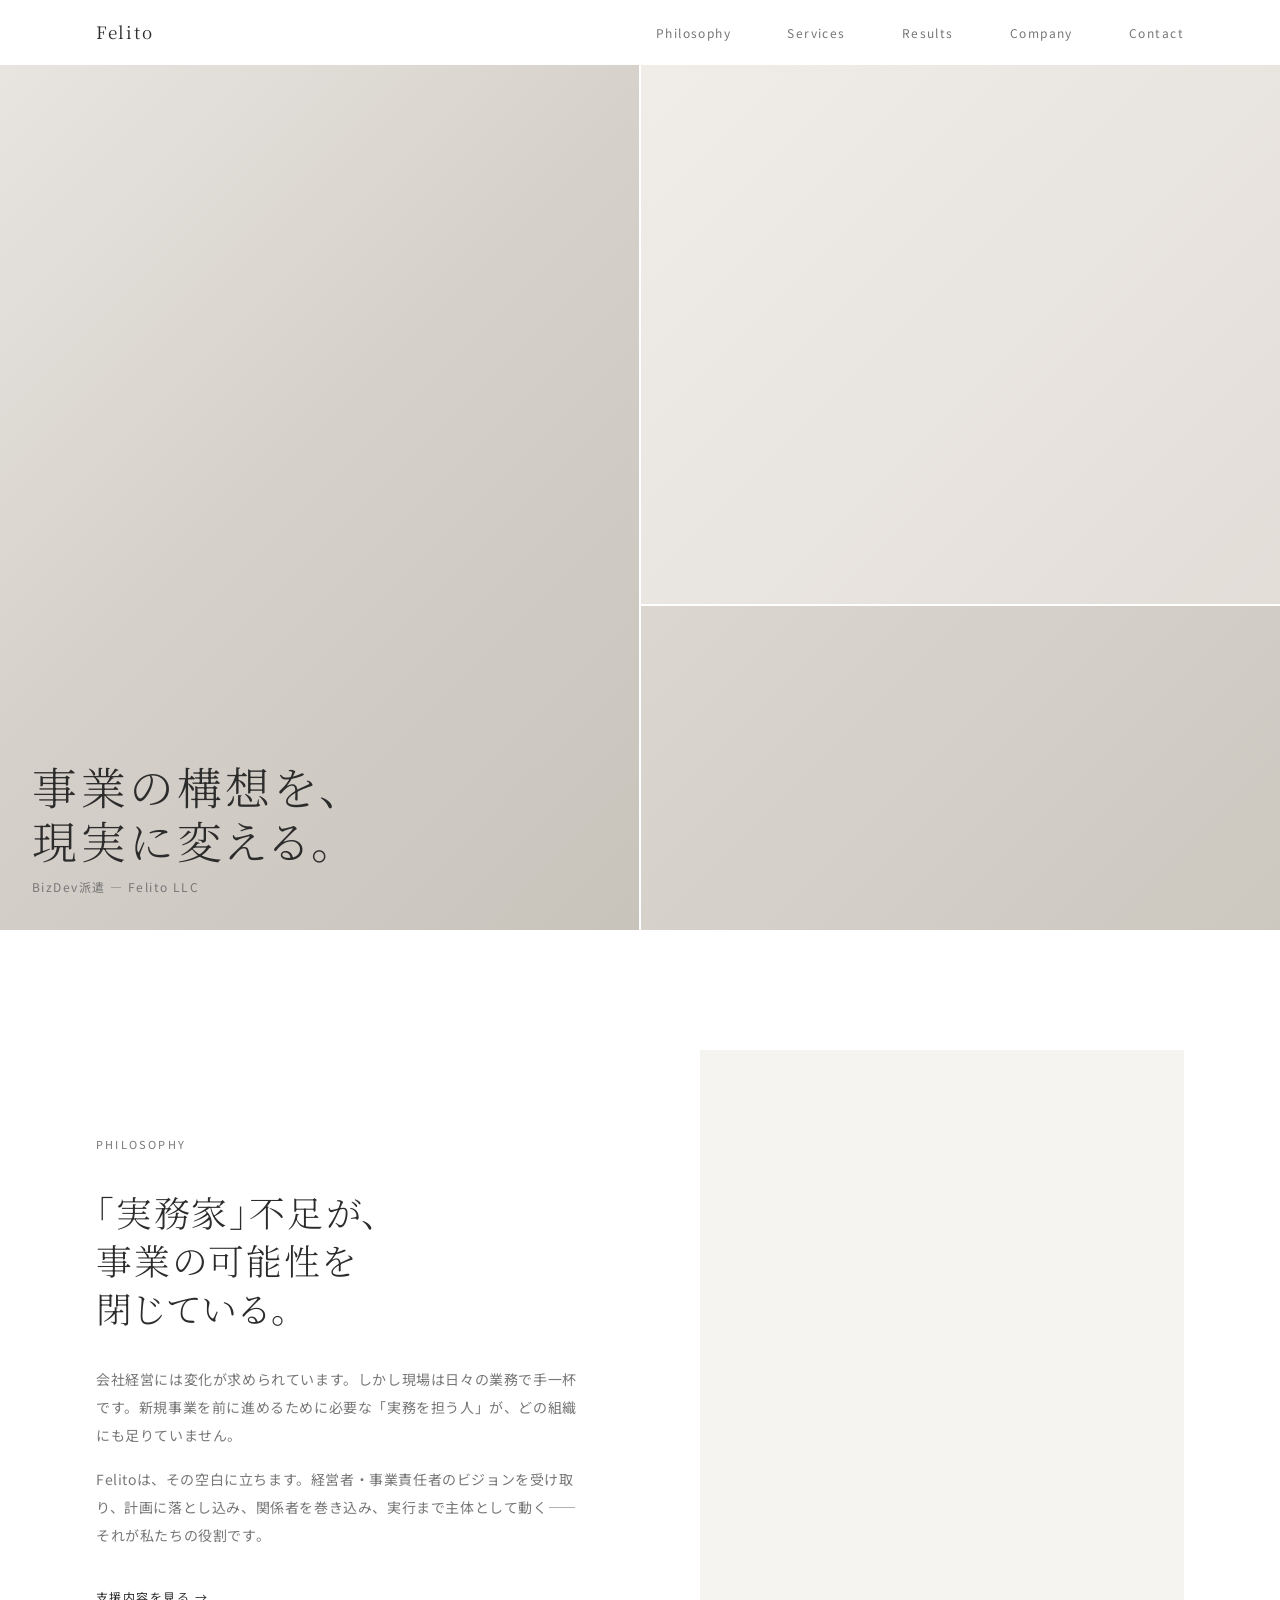
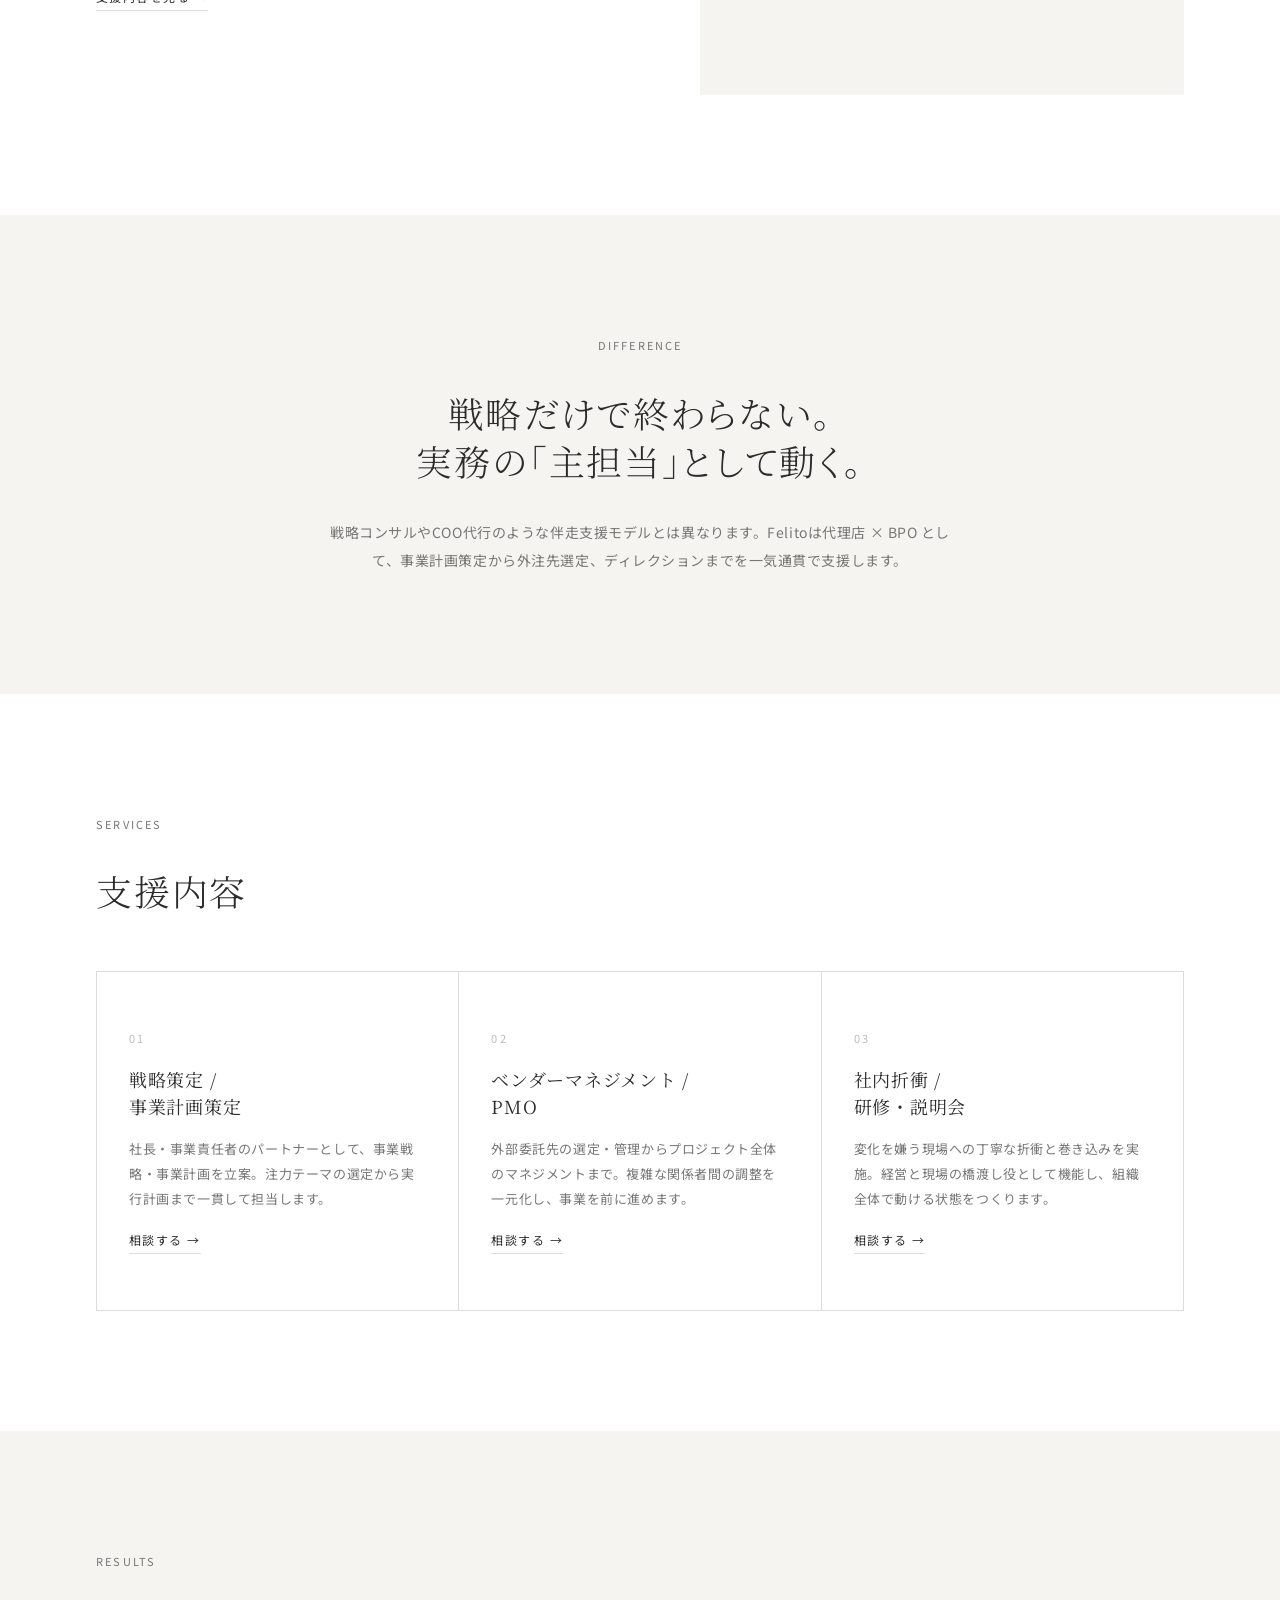
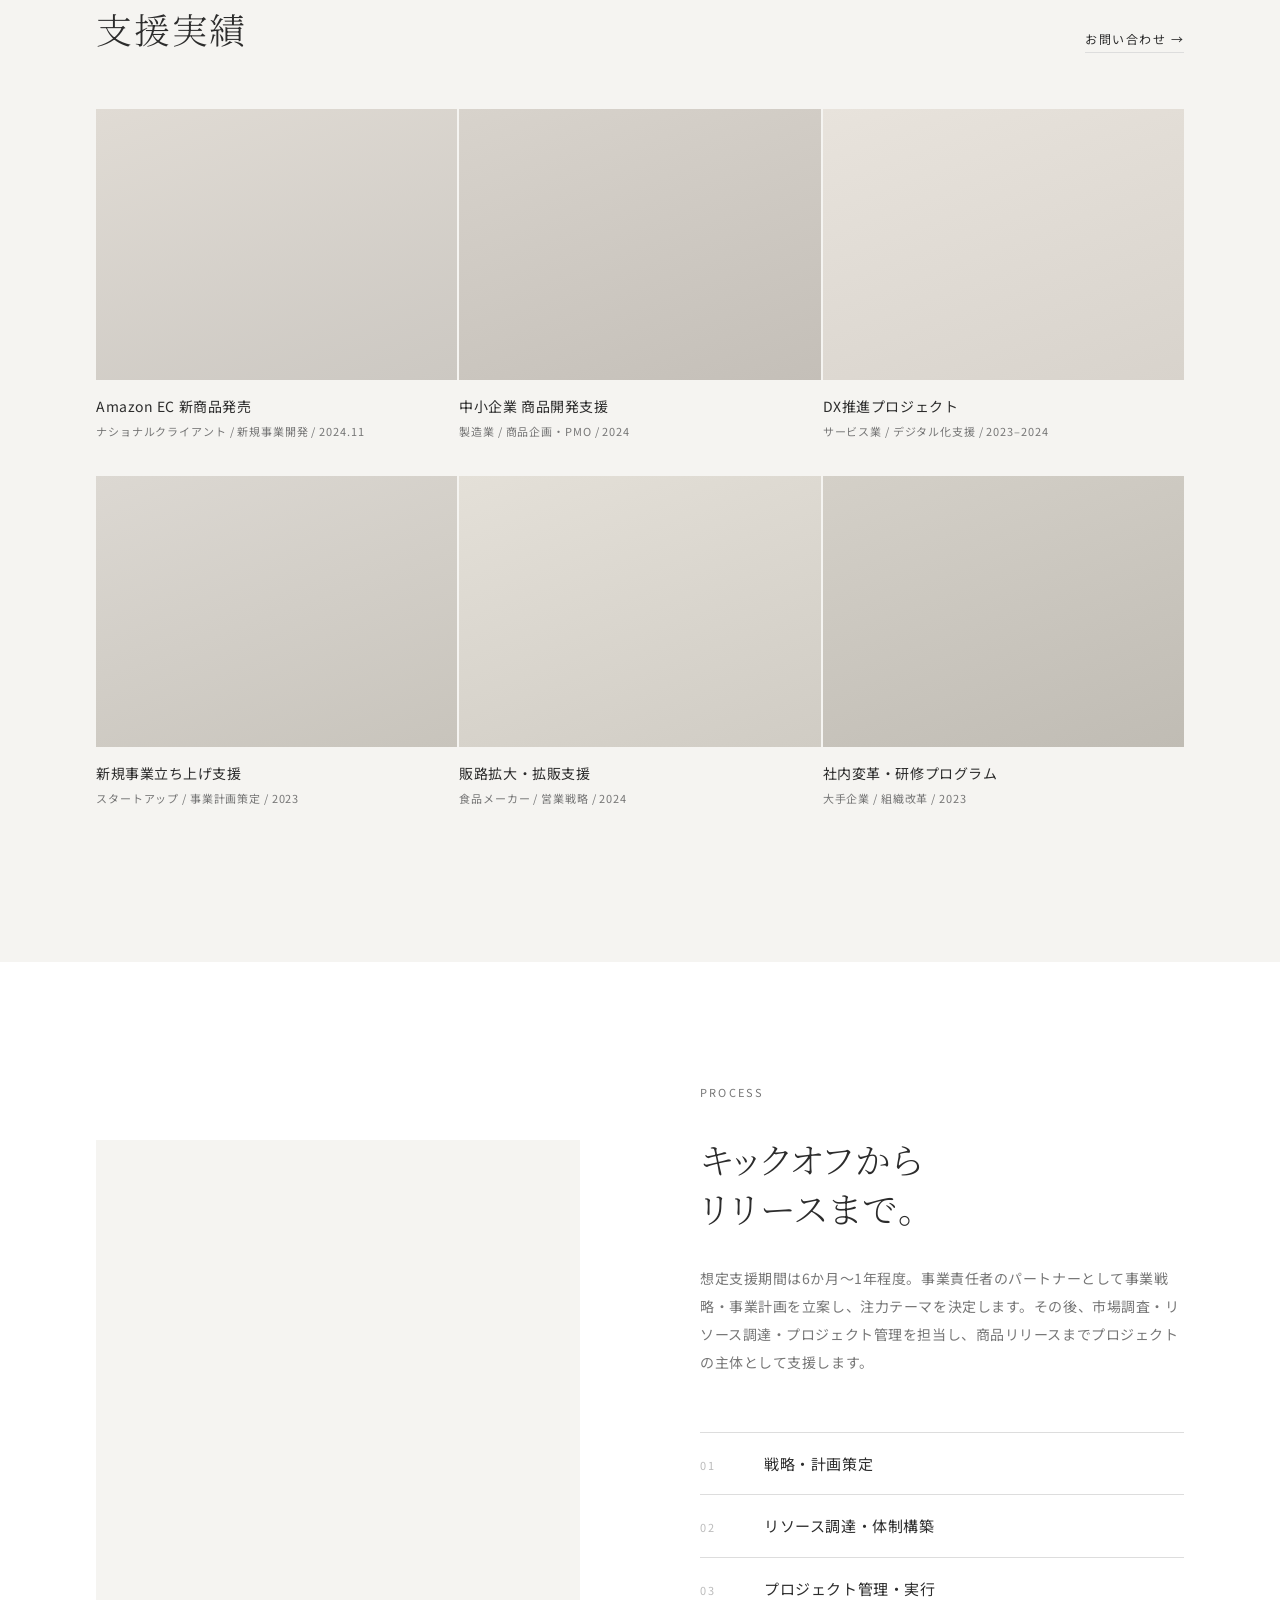
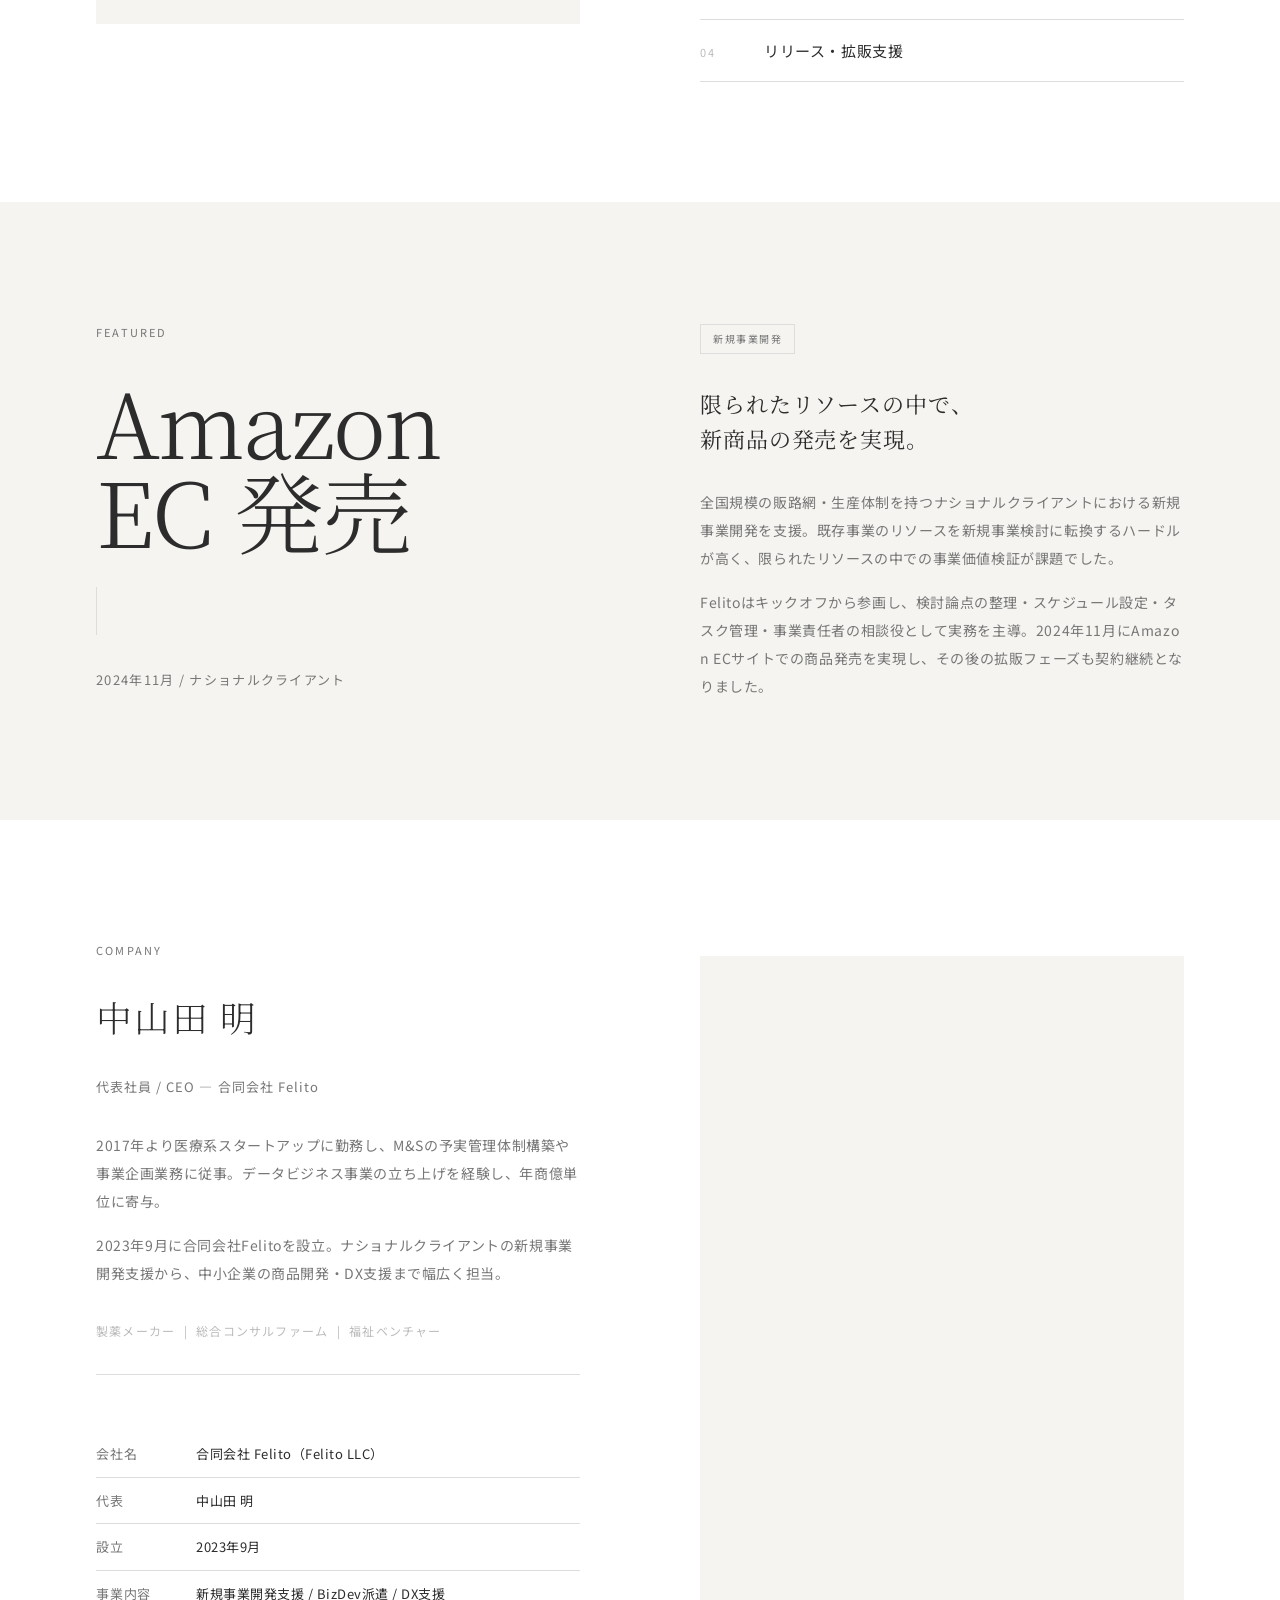
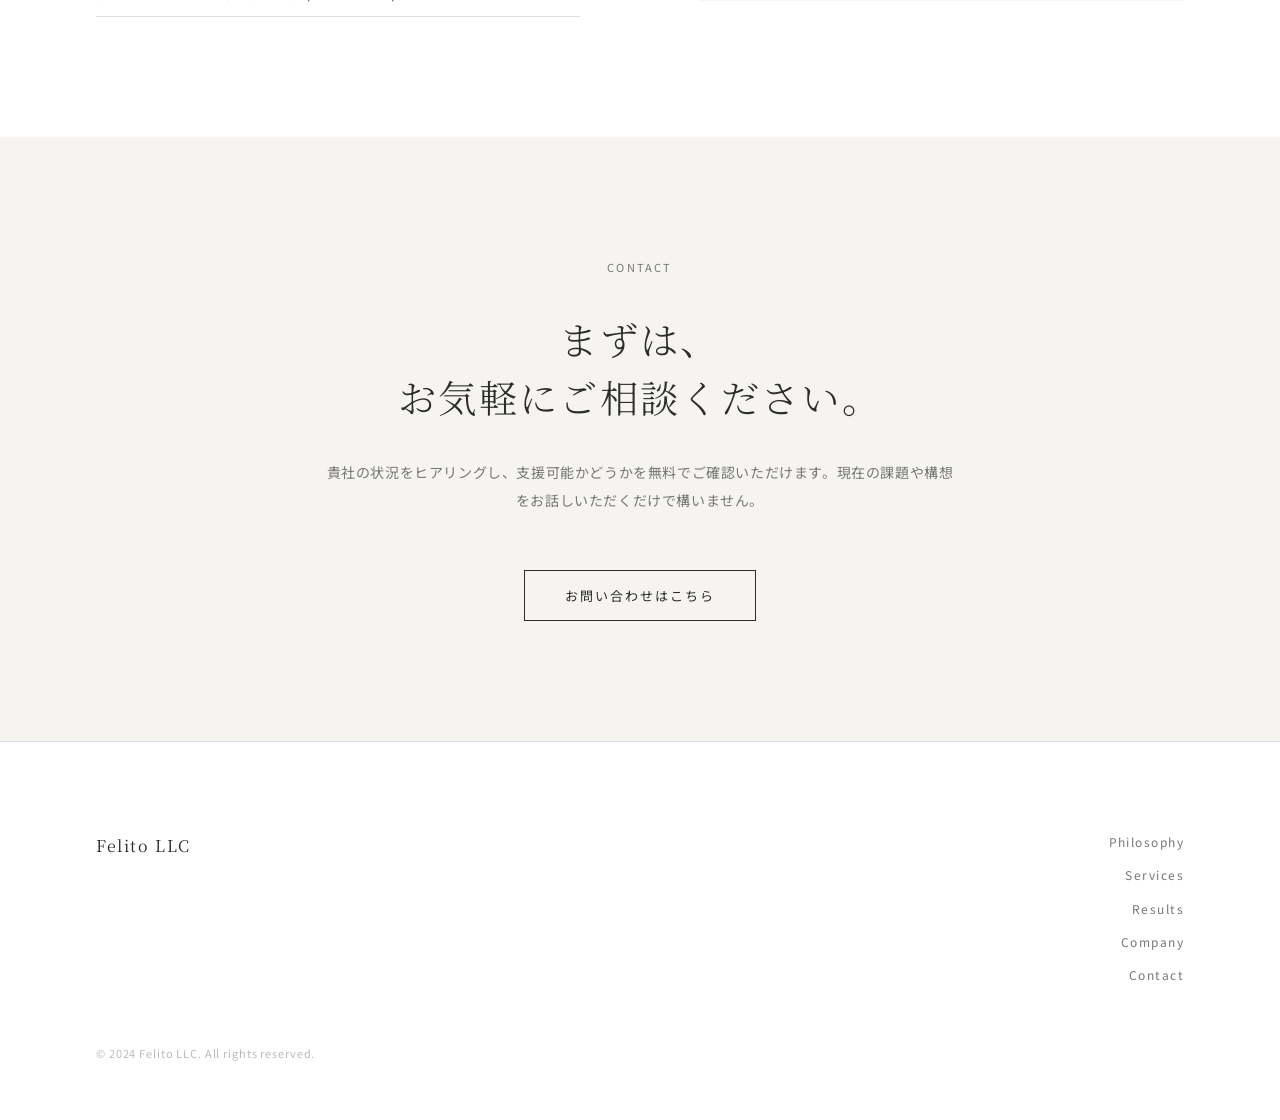
==== atelier-monogoto/index.html @ 6f985b95 "webページの追加対応" ====
<!DOCTYPE html>
<html lang="ja">
<head>
  <meta charset="UTF-8">
  <meta name="viewport" content="width=device-width, initial-scale=1.0">
  <title>Felito LLC — BizDev派遣</title>
  <link rel="preconnect" href="https://fonts.googleapis.com">
  <link rel="preconnect" href="https://fonts.gstatic.com" crossorigin>
  <link href="https://fonts.googleapis.com/css2?family=Noto+Sans+JP:wght@300;400;500&family=Noto+Serif+JP:wght@300;400&display=swap" rel="stylesheet">
  <link rel="stylesheet" href="style.css">
</head>
<body>

  <!-- Navigation -->
  <nav class="nav" id="nav">
    <div class="nav__inner">
      <a href="#" class="nav__logo">Felito</a>
      <ul class="nav__links">
        <li><a href="#philosophy">Philosophy</a></li>
        <li><a href="#services">Services</a></li>
        <li><a href="#works">Results</a></li>
        <li><a href="#company">Company</a></li>
        <li><a href="#contact">Contact</a></li>
      </ul>
      <button class="nav__hamburger" id="hamburger" aria-label="メニューを開く">
        <span></span><span></span><span></span>
      </button>
    </div>
  </nav>

  <!-- Mobile Menu -->
  <div class="mobile-menu" id="mobileMenu">
    <button class="mobile-menu__close" id="mobileClose">close</button>
    <a href="#philosophy" class="mobile-link">Philosophy</a>
    <a href="#services"   class="mobile-link">Services</a>
    <a href="#works"      class="mobile-link">Results</a>
    <a href="#company"    class="mobile-link">Company</a>
    <a href="#contact"    class="mobile-link">Contact</a>
  </div>

  <!-- Hero -->
  <section class="hero">
    <div class="hero__grid">
      <div class="hero__cell hero__cell--main">
        <div class="hero__img-placeholder"></div>
        <div class="hero__caption">
          <p class="hero__caption-text">
            事業の構想を、<br>現実に変える。
          </p>
          <p class="hero__caption-sub">BizDev派遣 — Felito LLC</p>
        </div>
      </div>
      <div class="hero__cell hero__cell--sub"></div>
      <div class="hero__cell hero__cell--sub2"></div>
    </div>
  </section>

  <!-- Philosophy -->
  <section class="section" id="philosophy">
    <div class="container">
      <div class="split fade">
        <div class="split__text">
          <p class="section__label">Philosophy</p>
          <h2 class="section__heading">
            「実務家」不足が、<br>
            事業の可能性を<br>
            閉じている。
          </h2>
          <div class="body-text">
            <p>会社経営には変化が求められています。しかし現場は日々の業務で手一杯です。新規事業を前に進めるために必要な「実務を担う人」が、どの組織にも足りていません。</p>
            <p>Felitoは、その空白に立ちます。経営者・事業責任者のビジョンを受け取り、計画に落とし込み、関係者を巻き込み、実行まで主体として動く——それが私たちの役割です。</p>
          </div>
          <a href="#services" class="link-arrow">支援内容を見る →</a>
        </div>
        <div class="split__visual">
          <div class="img-placeholder img-placeholder--portrait"></div>
        </div>
      </div>
    </div>
  </section>

  <!-- Distinction -->
  <section class="section section--surface">
    <div class="container">
      <div style="max-width:640px; margin:0 auto; text-align:center;" class="fade">
        <p class="section__label" style="text-align:center;">Difference</p>
        <h2 class="section__heading" style="text-align:center; max-width:none;">
          戦略だけで終わらない。<br>
          実務の「主担当」として動く。
        </h2>
        <p class="section__body" style="max-width:none; text-align:center;">
          戦略コンサルやCOO代行のような伴走支援モデルとは異なります。Felitoは代理店 × BPO として、事業計画策定から外注先選定、ディレクションまでを一気通貫で支援します。
        </p>
      </div>
    </div>
  </section>

  <!-- Services -->
  <section class="section" id="services">
    <div class="container">
      <div class="fade">
        <p class="section__label">Services</p>
        <h2 class="section__heading">支援内容</h2>
      </div>
      <div class="services__grid fade">
        <div class="service__item">
          <span class="service__num">01</span>
          <h3 class="service__title">戦略策定 /<br>事業計画策定</h3>
          <p class="service__body">社長・事業責任者のパートナーとして、事業戦略・事業計画を立案。注力テーマの選定から実行計画まで一貫して担当します。</p>
          <a href="#contact" class="link-arrow" style="margin-top:auto; align-self:flex-start;">相談する →</a>
        </div>
        <div class="service__item">
          <span class="service__num">02</span>
          <h3 class="service__title">ベンダーマネジメント /<br>PMO</h3>
          <p class="service__body">外部委託先の選定・管理からプロジェクト全体のマネジメントまで。複雑な関係者間の調整を一元化し、事業を前に進めます。</p>
          <a href="#contact" class="link-arrow" style="margin-top:auto; align-self:flex-start;">相談する →</a>
        </div>
        <div class="service__item">
          <span class="service__num">03</span>
          <h3 class="service__title">社内折衝 /<br>研修・説明会</h3>
          <p class="service__body">変化を嫌う現場への丁寧な折衝と巻き込みを実施。経営と現場の橋渡し役として機能し、組織全体で動ける状態をつくります。</p>
          <a href="#contact" class="link-arrow" style="margin-top:auto; align-self:flex-start;">相談する →</a>
        </div>
      </div>
    </div>
  </section>

  <!-- Results / Works Grid -->
  <section class="section section--surface" id="works">
    <div class="container">
      <div class="works__intro fade">
        <div>
          <p class="section__label">Results</p>
          <h2 class="section__heading" style="margin-bottom:0;">支援実績</h2>
        </div>
        <a href="#contact" class="link-arrow">お問い合わせ →</a>
      </div>
      <div class="works__grid fade">

        <a class="work__card" href="#contact">
          <div class="work__img">
            <div class="work__img-placeholder work__img-placeholder--1"></div>
          </div>
          <div class="work__info">
            <p class="work__title">Amazon EC 新商品発売</p>
            <p class="work__meta">ナショナルクライアント / 新規事業開発 / 2024.11</p>
          </div>
        </a>

        <a class="work__card" href="#contact">
          <div class="work__img">
            <div class="work__img-placeholder work__img-placeholder--2"></div>
          </div>
          <div class="work__info">
            <p class="work__title">中小企業 商品開発支援</p>
            <p class="work__meta">製造業 / 商品企画・PMO / 2024</p>
          </div>
        </a>

        <a class="work__card" href="#contact">
          <div class="work__img">
            <div class="work__img-placeholder work__img-placeholder--3"></div>
          </div>
          <div class="work__info">
            <p class="work__title">DX推進プロジェクト</p>
            <p class="work__meta">サービス業 / デジタル化支援 / 2023–2024</p>
          </div>
        </a>

        <a class="work__card" href="#contact">
          <div class="work__img">
            <div class="work__img-placeholder work__img-placeholder--4"></div>
          </div>
          <div class="work__info">
            <p class="work__title">新規事業立ち上げ支援</p>
            <p class="work__meta">スタートアップ / 事業計画策定 / 2023</p>
          </div>
        </a>

        <a class="work__card" href="#contact">
          <div class="work__img">
            <div class="work__img-placeholder work__img-placeholder--5"></div>
          </div>
          <div class="work__info">
            <p class="work__title">販路拡大・拡販支援</p>
            <p class="work__meta">食品メーカー / 営業戦略 / 2024</p>
          </div>
        </a>

        <a class="work__card" href="#contact">
          <div class="work__img">
            <div class="work__img-placeholder work__img-placeholder--6"></div>
          </div>
          <div class="work__info">
            <p class="work__title">社内変革・研修プログラム</p>
            <p class="work__meta">大手企業 / 組織改革 / 2023</p>
          </div>
        </a>

      </div>
    </div>
  </section>

  <!-- Process -->
  <section class="section">
    <div class="container">
      <div class="split fade">
        <div class="split__visual">
          <div class="img-placeholder img-placeholder--square"></div>
        </div>
        <div class="split__text">
          <p class="section__label">Process</p>
          <h2 class="section__heading">
            キックオフから<br>リリースまで。
          </h2>
          <p class="section__body" style="max-width:none; margin-bottom:0;">
            想定支援期間は6か月〜1年程度。事業責任者のパートナーとして事業戦略・事業計画を立案し、注力テーマを決定します。その後、市場調査・リソース調達・プロジェクト管理を担当し、商品リリースまでプロジェクトの主体として支援します。
          </p>
          <div class="process__list">
            <div class="process__item">
              <span class="process__step">01</span>
              <span class="process__name">戦略・計画策定</span>
            </div>
            <div class="process__item">
              <span class="process__step">02</span>
              <span class="process__name">リソース調達・体制構築</span>
            </div>
            <div class="process__item">
              <span class="process__step">03</span>
              <span class="process__name">プロジェクト管理・実行</span>
            </div>
            <div class="process__item">
              <span class="process__step">04</span>
              <span class="process__name">リリース・拡販支援</span>
            </div>
          </div>
        </div>
      </div>
    </div>
  </section>

  <!-- Feature Result (highlight) -->
  <section class="section section--surface">
    <div class="container">
      <div class="result__wrap fade">
        <div class="result__left">
          <p class="section__label">Featured</p>
          <div class="result__large-num">Amazon<br>EC 発売</div>
          <div class="result__divider"></div>
          <p class="result__large-label">2024年11月 / ナショナルクライアント</p>
        </div>
        <div class="result__right">
          <span class="result__tag">新規事業開発</span>
          <h3 class="result__title">
            限られたリソースの中で、<br>
            新商品の発売を実現。
          </h3>
          <div class="result__body">
            <p>全国規模の販路網・生産体制を持つナショナルクライアントにおける新規事業開発を支援。既存事業のリソースを新規事業検討に転換するハードルが高く、限られたリソースの中での事業価値検証が課題でした。</p>
            <p>Felitoはキックオフから参画し、検討論点の整理・スケジュール設定・タスク管理・事業責任者の相談役として実務を主導。2024年11月にAmazon ECサイトでの商品発売を実現し、その後の拡販フェーズも契約継続となりました。</p>
          </div>
        </div>
      </div>
    </div>
  </section>

  <!-- Company -->
  <section class="section" id="company">
    <div class="container">
      <div class="split fade">
        <div class="split__text">
          <p class="section__label">Company</p>
          <h2 class="section__heading">中山田 明</h2>
          <p class="company__role">代表社員 / CEO — 合同会社 Felito</p>
          <div class="body-text">
            <p>2017年より医療系スタートアップに勤務し、M&Sの予実管理体制構築や事業企画業務に従事。データビジネス事業の立ち上げを経験し、年商億単位に寄与。</p>
            <p>2023年9月に合同会社Felitoを設立。ナショナルクライアントの新規事業開発支援から、中小企業の商品開発・DX支援まで幅広く担当。</p>
          </div>
          <p class="company__career">製薬メーカー &nbsp;|&nbsp; 総合コンサルファーム &nbsp;|&nbsp; 福祉ベンチャー</p>
          <table class="company__table">
            <tr><th>会社名</th><td>合同会社 Felito（Felito LLC）</td></tr>
            <tr><th>代表</th><td>中山田 明</td></tr>
            <tr><th>設立</th><td>2023年9月</td></tr>
            <tr><th>事業内容</th><td>新規事業開発支援 / BizDev派遣 / DX支援</td></tr>
          </table>
        </div>
        <div class="split__visual">
          <div class="img-placeholder img-placeholder--portrait"></div>
        </div>
      </div>
    </div>
  </section>

  <!-- Contact -->
  <section class="section section--surface" id="contact">
    <div class="container">
      <div class="contact__inner fade">
        <p class="section__label" style="text-align:center;">Contact</p>
        <h2 class="contact__title">
          まずは、<br>お気軽にご相談ください。
        </h2>
        <p class="contact__body">
          貴社の状況をヒアリングし、支援可能かどうかを無料でご確認いただけます。現在の課題や構想をお話しいただくだけで構いません。
        </p>
        <a href="mailto:info@felito.co.jp" class="btn">お問い合わせはこちら</a>
      </div>
    </div>
  </section>

  <!-- Footer -->
  <footer class="footer">
    <div class="container">
      <div class="footer__inner">
        <p class="footer__logo">Felito LLC</p>
        <nav class="footer__nav">
          <a href="#philosophy">Philosophy</a>
          <a href="#services">Services</a>
          <a href="#works">Results</a>
          <a href="#company">Company</a>
          <a href="#contact">Contact</a>
        </nav>
      </div>
      <p class="footer__copy">&copy; 2024 Felito LLC. All rights reserved.</p>
    </div>
  </footer>

  <script>
    // Scroll nav
    const nav = document.getElementById('nav');
    window.addEventListener('scroll', () => {
      nav.classList.toggle('nav--scrolled', window.scrollY > 40);
    });

    // Mobile menu
    const hamburger = document.getElementById('hamburger');
    const mobileMenu = document.getElementById('mobileMenu');
    const mobileClose = document.getElementById('mobileClose');

    hamburger.addEventListener('click', () => mobileMenu.classList.add('is-open'));
    mobileClose.addEventListener('click', () => mobileMenu.classList.remove('is-open'));
    mobileMenu.querySelectorAll('.mobile-link').forEach(link => {
      link.addEventListener('click', () => mobileMenu.classList.remove('is-open'));
    });

    // Fade in on scroll
    const observer = new IntersectionObserver((entries) => {
      entries.forEach(e => {
        if (e.isIntersecting) {
          e.target.classList.add('is-visible');
          observer.unobserve(e.target);
        }
      });
    }, { threshold: 0.08 });

    document.querySelectorAll('.fade').forEach(el => observer.observe(el));
  </script>
</body>
</html>
---- atelier-monogoto/style.css ----
/* ========================================
   atelier-monogoto inspired
   Minimalist / Natural / Architectural
   ======================================== */

*, *::before, *::after { box-sizing: border-box; margin: 0; padding: 0; }

:root {
  --color-text:        #2c2c2c;
  --color-secondary:   #777777;
  --color-disabled:    #bbbbbb;
  --color-border:      #dddddd;
  --color-bg:          #ffffff;
  --color-surface:     #f5f4f1;
  --color-hover:       #111111;

  --font-serif: "Noto Serif JP", "游明朝", "Yu Mincho", Georgia, serif;
  --font-sans:  "Noto Sans JP", "游ゴシック", "Yu Gothic", sans-serif;

  --space-xs:  8px;
  --space-s:   16px;
  --space-m:   32px;
  --space-l:   56px;
  --space-xl:  88px;
  --space-xxl: 120px;

  --container: 1200px;
  --pad-h: 56px;
}

html { scroll-behavior: smooth; }

body {
  font-family: var(--font-sans);
  font-size: 15px;
  line-height: 1.95;
  letter-spacing: 0.04em;
  color: var(--color-text);
  background: var(--color-bg);
  word-break: break-all;
  overflow-wrap: break-word;
  line-break: strict;
}

a { text-decoration: none; color: inherit; }
img { display: block; width: 100%; }

/* ── Container ── */
.container {
  max-width: var(--container);
  margin: 0 auto;
  padding: 0 var(--pad-h);
}

/* ── Navigation ── */
.nav {
  position: fixed;
  top: 0; left: 0; right: 0;
  z-index: 100;
  background: rgba(255,255,255,0.92);
  backdrop-filter: blur(6px);
  border-bottom: 1px solid transparent;
  transition: border-color 0.3s;
}
.nav--scrolled { border-color: var(--color-border); }

.nav__inner {
  max-width: var(--container);
  margin: 0 auto;
  padding: 0 var(--pad-h);
  height: 64px;
  display: flex;
  align-items: center;
  justify-content: space-between;
}

.nav__logo {
  font-family: var(--font-serif);
  font-size: 17px;
  font-weight: 400;
  letter-spacing: 0.1em;
  color: var(--color-text);
}

.nav__links {
  display: flex;
  gap: var(--space-l);
  list-style: none;
}
.nav__links a {
  font-size: 12px;
  letter-spacing: 0.12em;
  color: var(--color-secondary);
  transition: color 0.2s;
}
.nav__links a:hover { color: var(--color-text); }

/* Hamburger */
.nav__hamburger {
  display: none;
  flex-direction: column;
  gap: 5px;
  background: none;
  border: none;
  cursor: pointer;
  padding: 4px;
}
.nav__hamburger span {
  display: block;
  width: 22px;
  height: 1px;
  background: var(--color-text);
  transition: transform 0.3s, opacity 0.3s;
}

/* Mobile overlay */
.mobile-menu {
  display: none;
  position: fixed;
  inset: 0;
  background: var(--color-bg);
  z-index: 200;
  flex-direction: column;
  align-items: center;
  justify-content: center;
  gap: var(--space-m);
}
.mobile-menu.is-open { display: flex; }
.mobile-menu a {
  font-size: 18px;
  letter-spacing: 0.12em;
  color: var(--color-secondary);
  transition: color 0.2s;
}
.mobile-menu a:hover { color: var(--color-text); }
.mobile-menu__close {
  position: absolute;
  top: 20px; right: 24px;
  background: none;
  border: none;
  font-size: 12px;
  letter-spacing: 0.12em;
  color: var(--color-secondary);
  cursor: pointer;
}

/* ── Hero ── */
.hero {
  padding-top: 64px; /* nav height */
}

.hero__grid {
  display: grid;
  grid-template-columns: 1fr 1fr;
  grid-template-rows: 60vh 36vh;
  gap: 2px;
}

.hero__cell {
  overflow: hidden;
  background: var(--color-surface);
  position: relative;
}
.hero__cell--main {
  grid-column: 1;
  grid-row: 1 / 3;
}
.hero__img-placeholder {
  width: 100%;
  height: 100%;
  background: linear-gradient(135deg, #e8e5e0 0%, #d4cfc8 50%, #c8c3bb 100%);
}
.hero__cell--sub {
  background: linear-gradient(135deg, #f0ede8 0%, #e2ddd7 100%);
}
.hero__cell--sub2 {
  background: linear-gradient(135deg, #dbd7d0 0%, #ccc8c0 100%);
}

.hero__caption {
  position: absolute;
  bottom: var(--space-m);
  left: var(--space-m);
}
.hero__caption-text {
  font-family: var(--font-serif);
  font-size: clamp(28px, 3.5vw, 52px);
  font-weight: 300;
  line-height: 1.2;
  letter-spacing: 0.08em;
  color: var(--color-text);
  font-feature-settings: "palt" 1, "kern" 1;
}
.hero__caption-sub {
  margin-top: var(--space-xs);
  font-size: 12px;
  letter-spacing: 0.12em;
  color: var(--color-secondary);
}

/* ── Section Base ── */
.section {
  padding: var(--space-xxl) 0;
}
.section--surface {
  background: var(--color-surface);
}

.section__label {
  font-size: 11px;
  letter-spacing: 0.2em;
  color: var(--color-secondary);
  margin-bottom: var(--space-m);
  text-transform: uppercase;
}

.section__heading {
  font-family: var(--font-serif);
  font-size: clamp(24px, 2.8vw, 38px);
  font-weight: 300;
  line-height: 1.35;
  letter-spacing: 0.05em;
  color: var(--color-text);
  font-feature-settings: "palt" 1, "kern" 1;
  margin-bottom: var(--space-m);
}

.section__body {
  font-size: 14px;
  line-height: 2.0;
  letter-spacing: 0.04em;
  color: var(--color-secondary);
  max-width: 560px;
}

/* ── Philosophy / Split ── */
.split {
  display: grid;
  grid-template-columns: 1fr 1fr;
  gap: var(--space-xxl);
  align-items: center;
}

.split__text {}

.split__visual {}

.img-placeholder {
  background: var(--color-surface);
  width: 100%;
}
.img-placeholder--square   { aspect-ratio: 1 / 1; }
.img-placeholder--portrait { aspect-ratio: 3 / 4; }
.img-placeholder--landscape{ aspect-ratio: 4 / 3; }
.img-placeholder--wide     { aspect-ratio: 16 / 9; }

/* ── Services Grid ── */
.services__grid {
  display: grid;
  grid-template-columns: repeat(3, 1fr);
  gap: 1px;
  background: var(--color-border);
  border: 1px solid var(--color-border);
  margin-top: var(--space-l);
}

.service__item {
  background: var(--color-bg);
  padding: var(--space-l) var(--space-m);
  display: flex;
  flex-direction: column;
  gap: var(--space-s);
}

.service__num {
  font-size: 11px;
  letter-spacing: 0.2em;
  color: var(--color-disabled);
}

.service__title {
  font-family: var(--font-serif);
  font-size: 18px;
  font-weight: 400;
  line-height: 1.5;
  letter-spacing: 0.04em;
}

.service__body {
  font-size: 13px;
  line-height: 1.95;
  color: var(--color-secondary);
  flex: 1;
}

/* ── Works Grid ── */
.works__intro {
  display: flex;
  justify-content: space-between;
  align-items: flex-end;
  margin-bottom: var(--space-l);
}

.works__grid {
  display: grid;
  grid-template-columns: repeat(3, 1fr);
  gap: 2px;
}

.work__card {
  display: block;
  overflow: hidden;
  position: relative;
  cursor: pointer;
}

.work__img {
  overflow: hidden;
}
.work__img-placeholder {
  width: 100%;
  aspect-ratio: 4 / 3;
  transition: transform 0.5s ease;
}
.work__card:hover .work__img-placeholder {
  transform: scale(1.04);
}

.work__img-placeholder--1 { background: linear-gradient(160deg, #e0dbd4 0%, #ccc8c2 100%); }
.work__img-placeholder--2 { background: linear-gradient(160deg, #d8d3cc 0%, #c4bfb8 100%); }
.work__img-placeholder--3 { background: linear-gradient(160deg, #e8e3dc 0%, #d8d3cc 100%); }
.work__img-placeholder--4 { background: linear-gradient(160deg, #dcd8d2 0%, #c8c4bc 100%); }
.work__img-placeholder--5 { background: linear-gradient(160deg, #e4e0d8 0%, #d0ccc4 100%); }
.work__img-placeholder--6 { background: linear-gradient(160deg, #d4d0c8 0%, #c0bcb4 100%); }

.work__info {
  padding: var(--space-s) 0 var(--space-m);
}
.work__title {
  font-size: 14px;
  letter-spacing: 0.04em;
  color: var(--color-text);
  line-height: 1.5;
}
.work__meta {
  font-size: 11px;
  letter-spacing: 0.08em;
  color: var(--color-secondary);
  margin-top: 4px;
}

/* ── Process ── */
.process__list {
  margin-top: var(--space-l);
  display: flex;
  flex-direction: column;
  gap: 0;
}

.process__item {
  display: flex;
  align-items: baseline;
  gap: var(--space-m);
  padding: var(--space-s) 0;
  border-bottom: 1px solid var(--color-border);
}
.process__item:first-child { border-top: 1px solid var(--color-border); }

.process__step {
  font-size: 11px;
  letter-spacing: 0.2em;
  color: var(--color-disabled);
  min-width: 32px;
}

.process__name {
  font-size: 15px;
  letter-spacing: 0.04em;
}

/* ── Result ── */
.result__wrap {
  display: grid;
  grid-template-columns: 1fr 1fr;
  gap: var(--space-xxl);
  align-items: start;
}

.result__left {}

.result__large-num {
  font-family: var(--font-serif);
  font-size: clamp(48px, 7vw, 96px);
  font-weight: 300;
  line-height: 1.0;
  letter-spacing: -0.02em;
  color: var(--color-text);
}

.result__large-label {
  font-size: 13px;
  letter-spacing: 0.1em;
  color: var(--color-secondary);
  margin-top: var(--space-s);
}

.result__divider {
  width: 1px;
  height: 48px;
  background: var(--color-border);
  margin: var(--space-m) 0;
}

.result__tag {
  display: inline-block;
  font-size: 10px;
  letter-spacing: 0.15em;
  color: var(--color-secondary);
  border: 1px solid var(--color-border);
  padding: 4px 12px;
  margin-bottom: var(--space-m);
}

.result__title {
  font-family: var(--font-serif);
  font-size: 22px;
  font-weight: 400;
  line-height: 1.6;
  letter-spacing: 0.04em;
  margin-bottom: var(--space-m);
}

.result__body {
  font-size: 14px;
  line-height: 2.0;
  color: var(--color-secondary);
  display: flex;
  flex-direction: column;
  gap: var(--space-s);
}

/* ── Company ── */
.company__role {
  font-size: 13px;
  letter-spacing: 0.08em;
  color: var(--color-secondary);
  margin-bottom: var(--space-m);
}

.body-text {
  display: flex;
  flex-direction: column;
  gap: var(--space-s);
  font-size: 14px;
  line-height: 2.0;
  color: var(--color-secondary);
  margin-bottom: var(--space-m);
}

.company__career {
  font-size: 12px;
  letter-spacing: 0.1em;
  color: var(--color-disabled);
  margin-bottom: var(--space-l);
  padding-bottom: var(--space-m);
  border-bottom: 1px solid var(--color-border);
}

.company__table {
  width: 100%;
  border-collapse: collapse;
  font-size: 13px;
}
.company__table th,
.company__table td {
  padding: 10px 0;
  border-bottom: 1px solid var(--color-border);
  vertical-align: top;
  text-align: left;
}
.company__table th {
  width: 100px;
  font-weight: 400;
  letter-spacing: 0.06em;
  color: var(--color-secondary);
}
.company__table td {
  letter-spacing: 0.04em;
}

/* ── Link arrow ── */
.link-arrow {
  display: inline-flex;
  align-items: center;
  gap: 8px;
  font-size: 12px;
  letter-spacing: 0.12em;
  color: var(--color-text);
  border-bottom: 1px solid var(--color-border);
  padding-bottom: 2px;
  transition: border-color 0.2s, gap 0.2s;
}
.link-arrow:hover {
  border-color: var(--color-text);
  gap: 12px;
}

/* ── Contact ── */
.contact__inner {
  max-width: 640px;
  margin: 0 auto;
  text-align: center;
}

.contact__title {
  font-family: var(--font-serif);
  font-size: clamp(24px, 3vw, 40px);
  font-weight: 300;
  line-height: 1.5;
  letter-spacing: 0.06em;
  margin-bottom: var(--space-m);
}

.contact__body {
  font-size: 14px;
  line-height: 2.0;
  color: var(--color-secondary);
  margin-bottom: var(--space-l);
}

.btn {
  display: inline-block;
  font-size: 13px;
  letter-spacing: 0.15em;
  padding: 12px 40px;
  border: 1px solid var(--color-text);
  color: var(--color-text);
  background: transparent;
  transition: background 0.25s, color 0.25s;
}
.btn:hover {
  background: var(--color-text);
  color: var(--color-bg);
}

/* ── Footer ── */
.footer {
  border-top: 1px solid var(--color-border);
  padding: var(--space-xl) 0 var(--space-l);
}

.footer__inner {
  display: flex;
  justify-content: space-between;
  align-items: flex-start;
  margin-bottom: var(--space-l);
}

.footer__logo {
  font-family: var(--font-serif);
  font-size: 16px;
  font-weight: 400;
  letter-spacing: 0.1em;
}

.footer__nav {
  display: flex;
  flex-direction: column;
  gap: 10px;
  text-align: right;
}
.footer__nav a {
  font-size: 12px;
  letter-spacing: 0.12em;
  color: var(--color-secondary);
  transition: color 0.2s;
}
.footer__nav a:hover { color: var(--color-text); }

.footer__copy {
  font-size: 11px;
  letter-spacing: 0.08em;
  color: var(--color-disabled);
}

/* ── Fade in animation ── */
.fade {
  opacity: 0;
  transform: translateY(16px);
  transition: opacity 0.7s ease, transform 0.7s ease;
}
.fade.is-visible {
  opacity: 1;
  transform: translateY(0);
}

/* ── Responsive ── */
@media (max-width: 1024px) {
  :root { --pad-h: 32px; }

  .works__grid { grid-template-columns: repeat(2, 1fr); }
  .services__grid { grid-template-columns: repeat(2, 1fr); }
}

@media (max-width: 768px) {
  :root {
    --pad-h: 20px;
    --space-xl: 64px;
    --space-xxl: 80px;
  }

  .nav__links { display: none; }
  .nav__hamburger { display: flex; }

  .hero__grid {
    grid-template-columns: 1fr;
    grid-template-rows: 60vw 40vw 30vw;
  }
  .hero__cell--main { grid-column: 1; grid-row: 1; }
  .hero__cell--sub  { grid-row: 2; }
  .hero__cell--sub2 { grid-row: 3; }

  .split {
    grid-template-columns: 1fr;
    gap: var(--space-l);
  }

  .works__intro { flex-direction: column; align-items: flex-start; gap: var(--space-s); }
  .works__grid { grid-template-columns: 1fr; }
  .services__grid { grid-template-columns: 1fr; }

  .result__wrap {
    grid-template-columns: 1fr;
    gap: var(--space-l);
  }

  .footer__inner { flex-direction: column; gap: var(--space-l); }
  .footer__nav { text-align: left; }
}
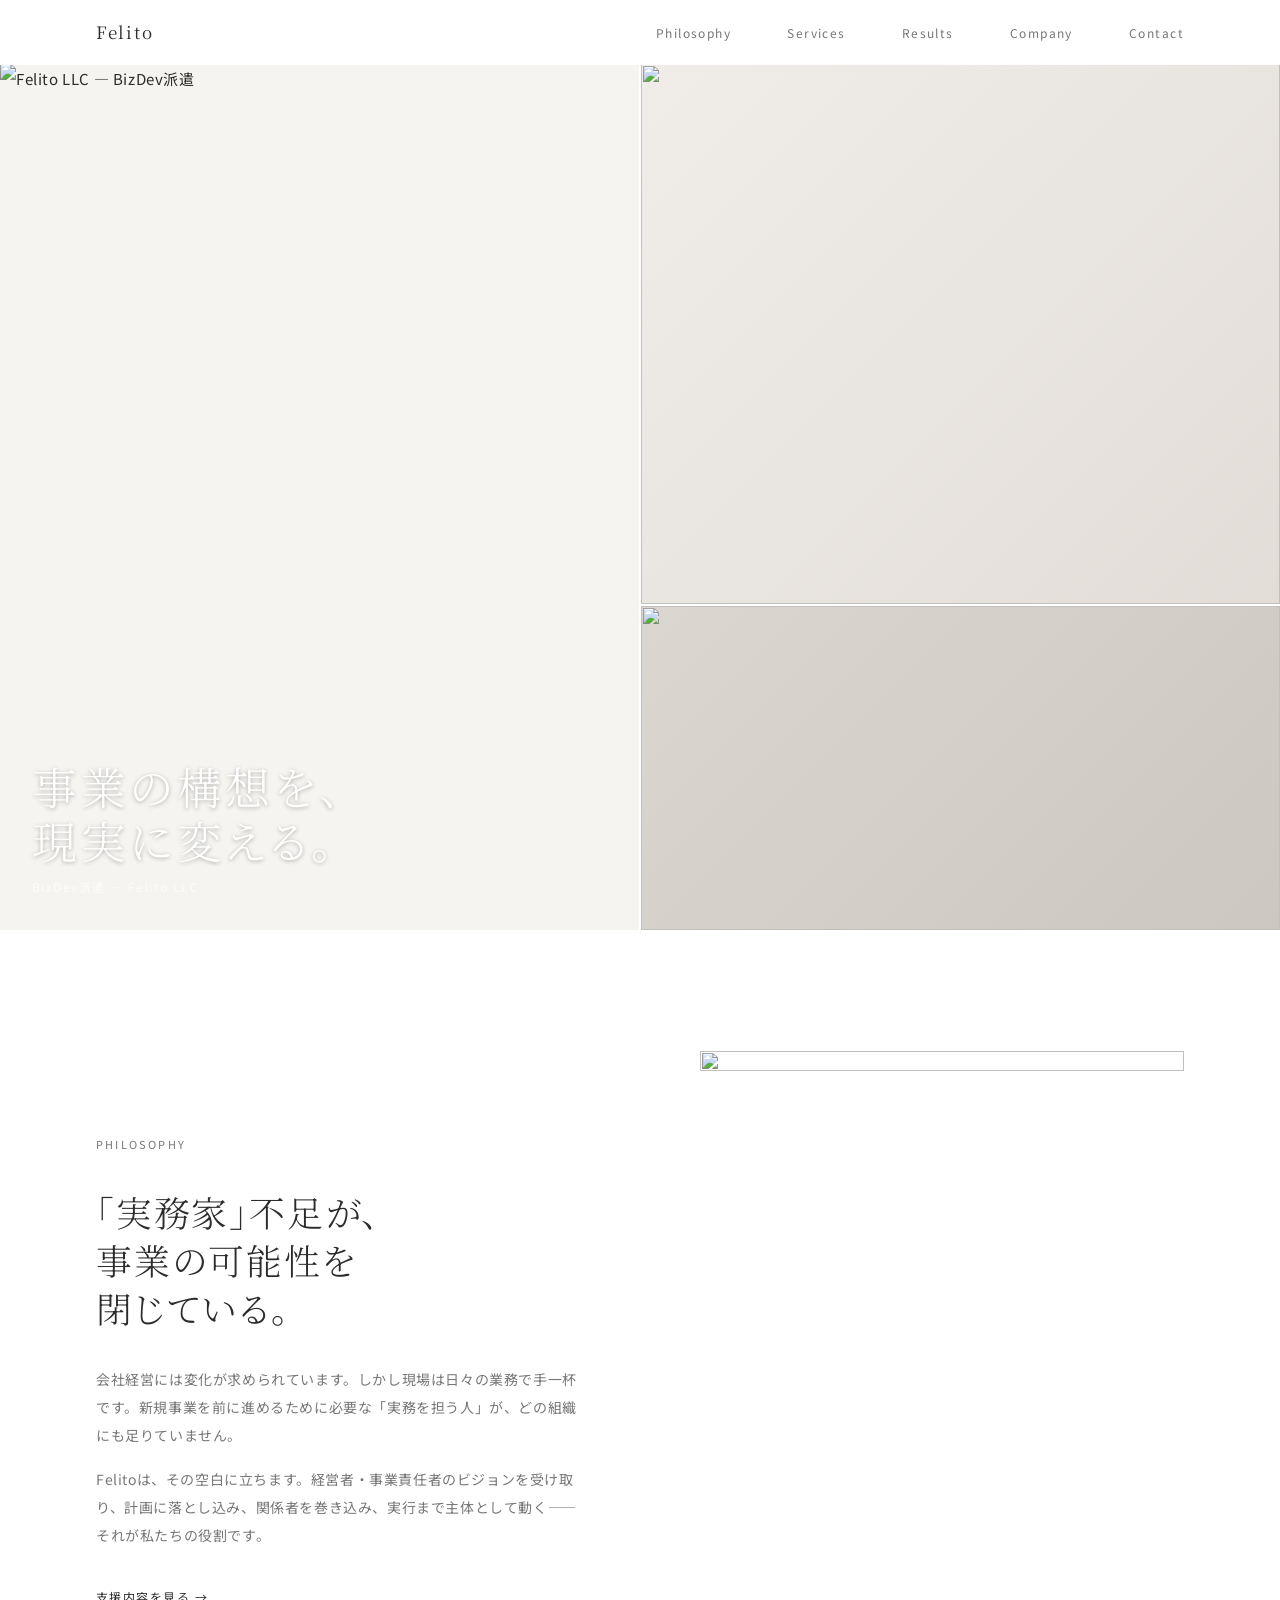
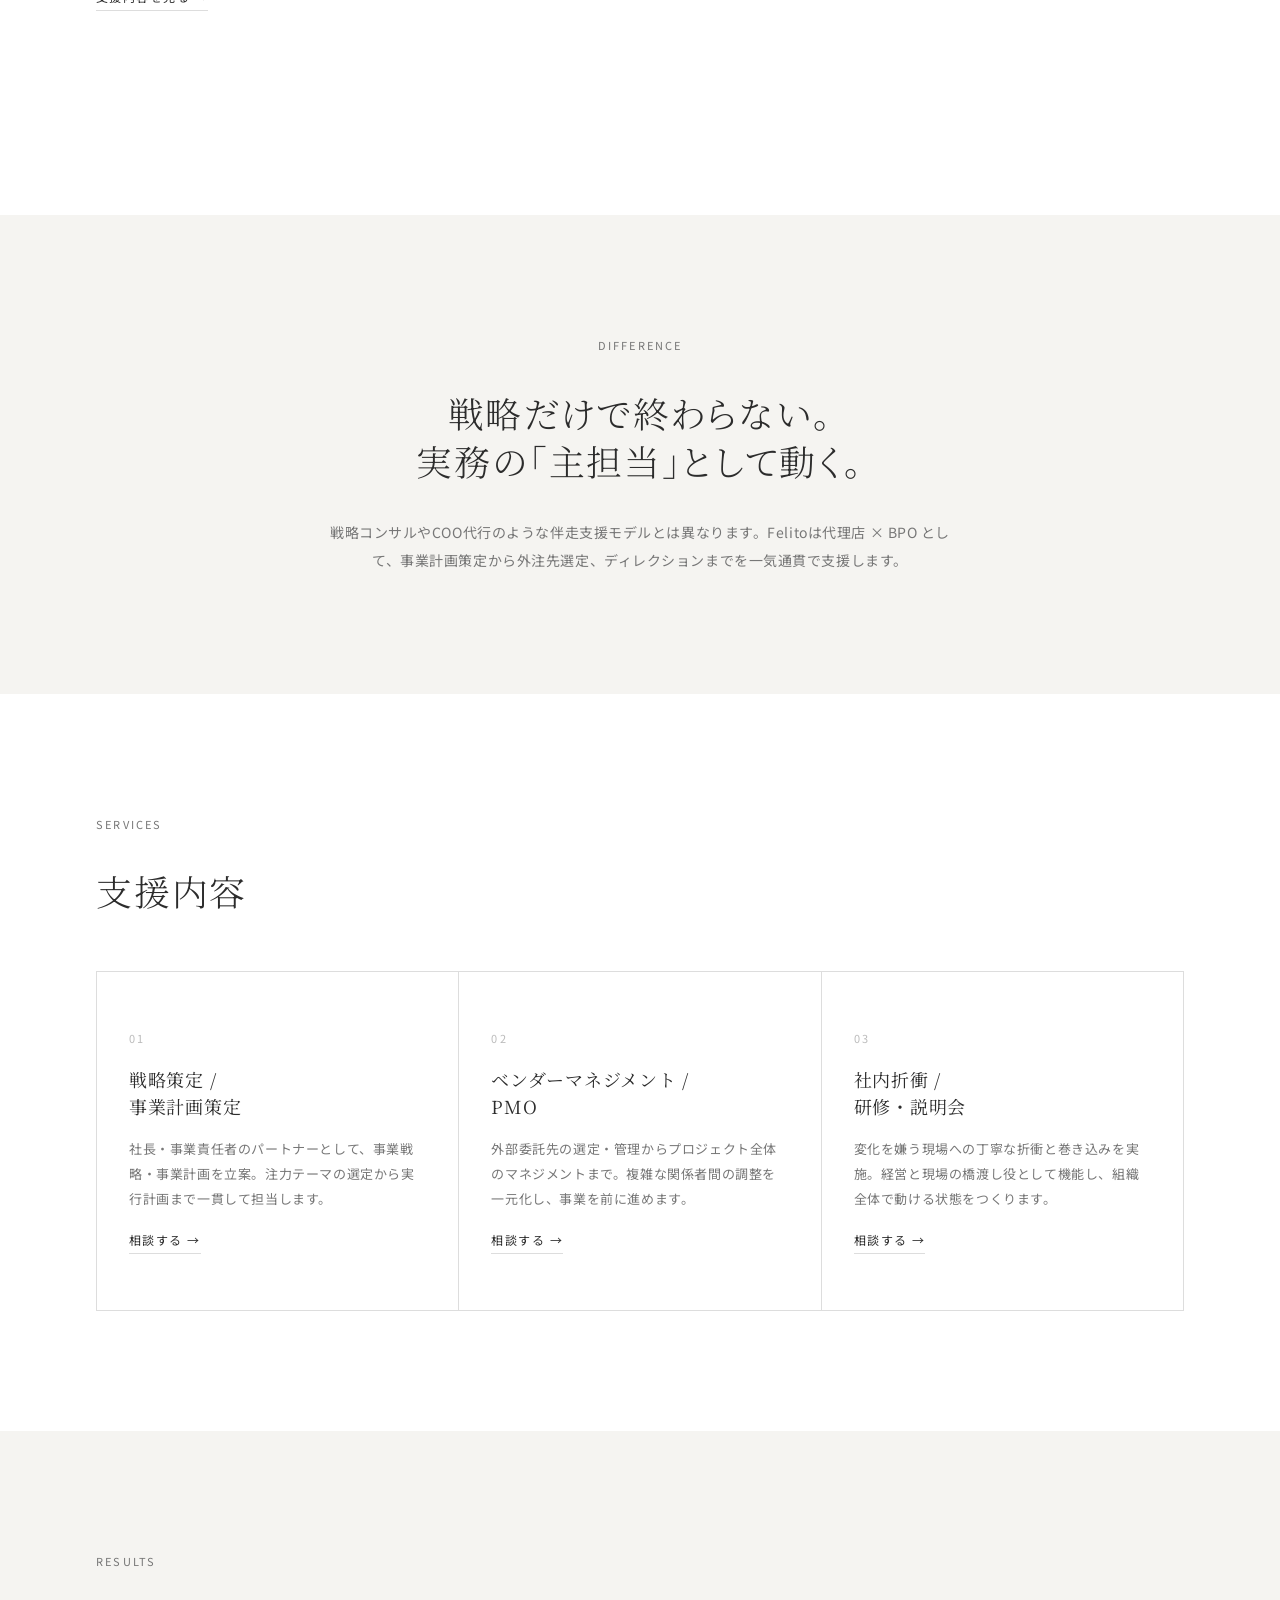
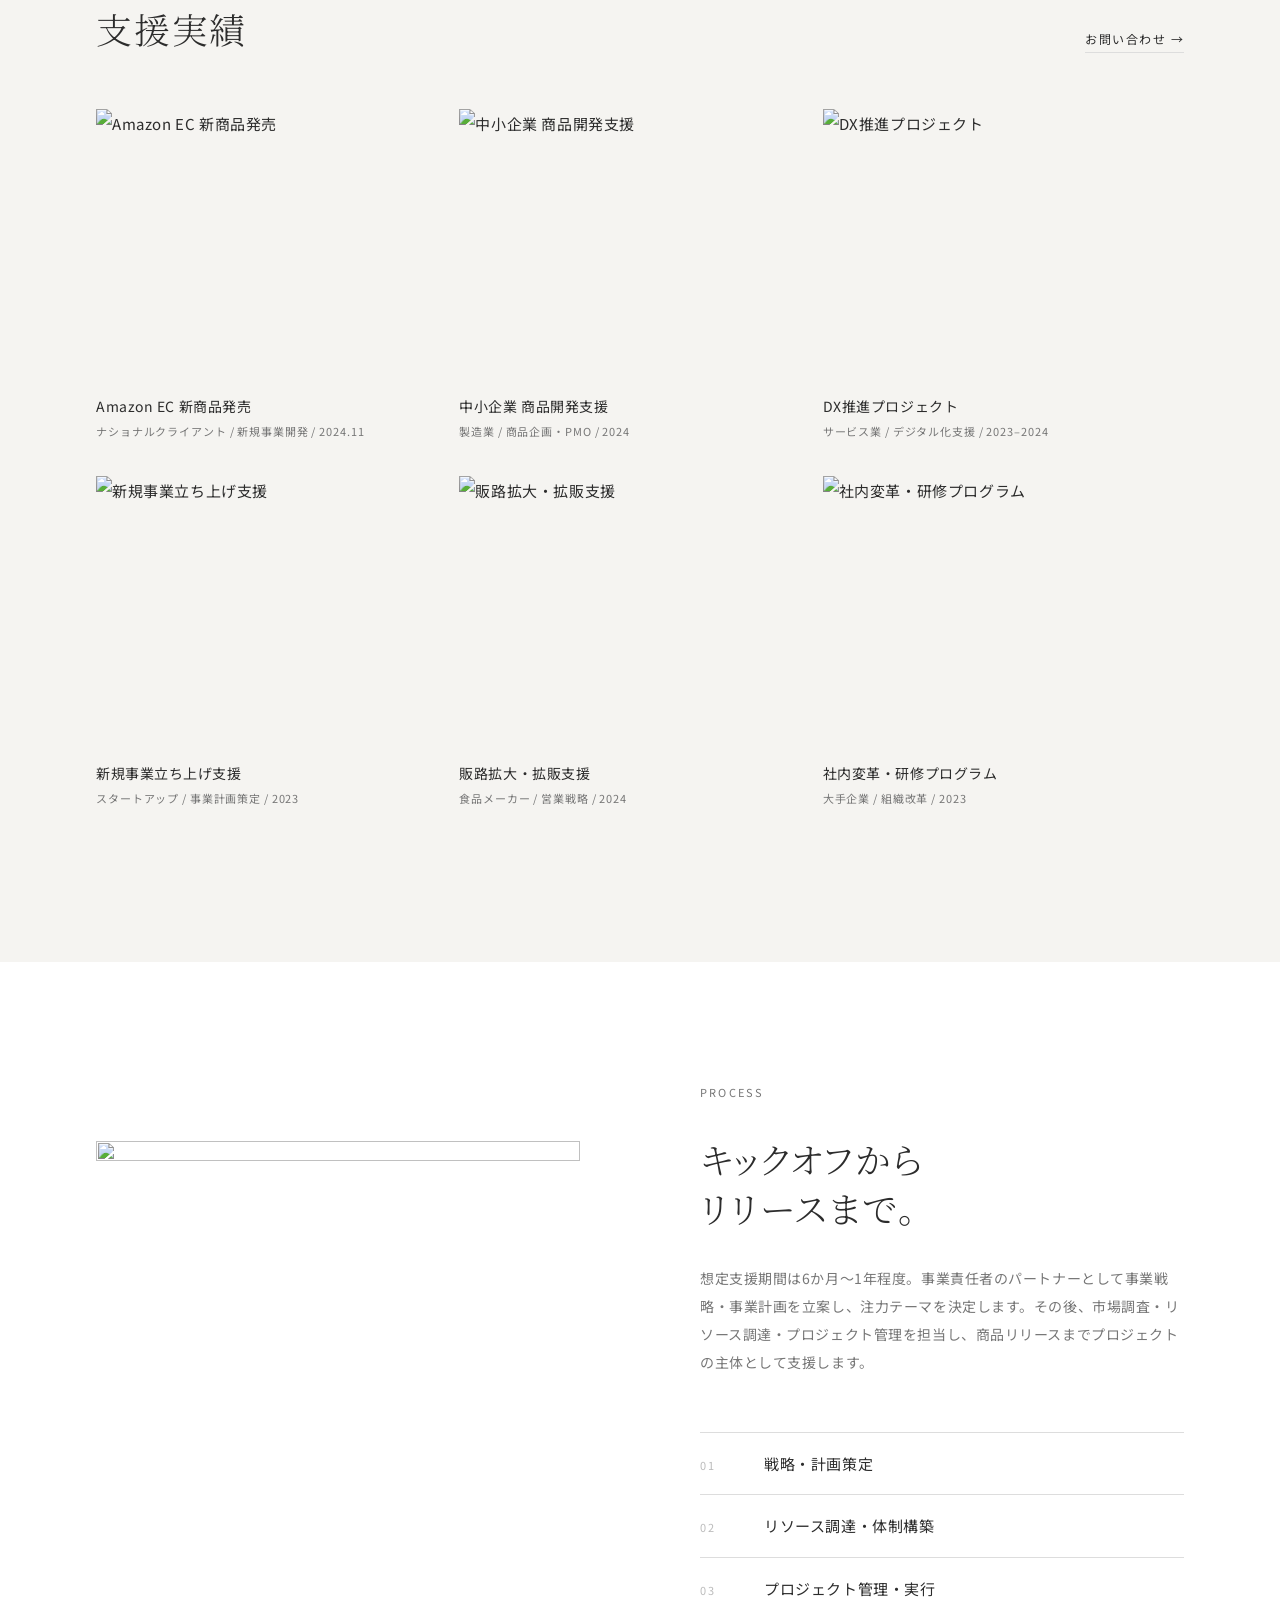
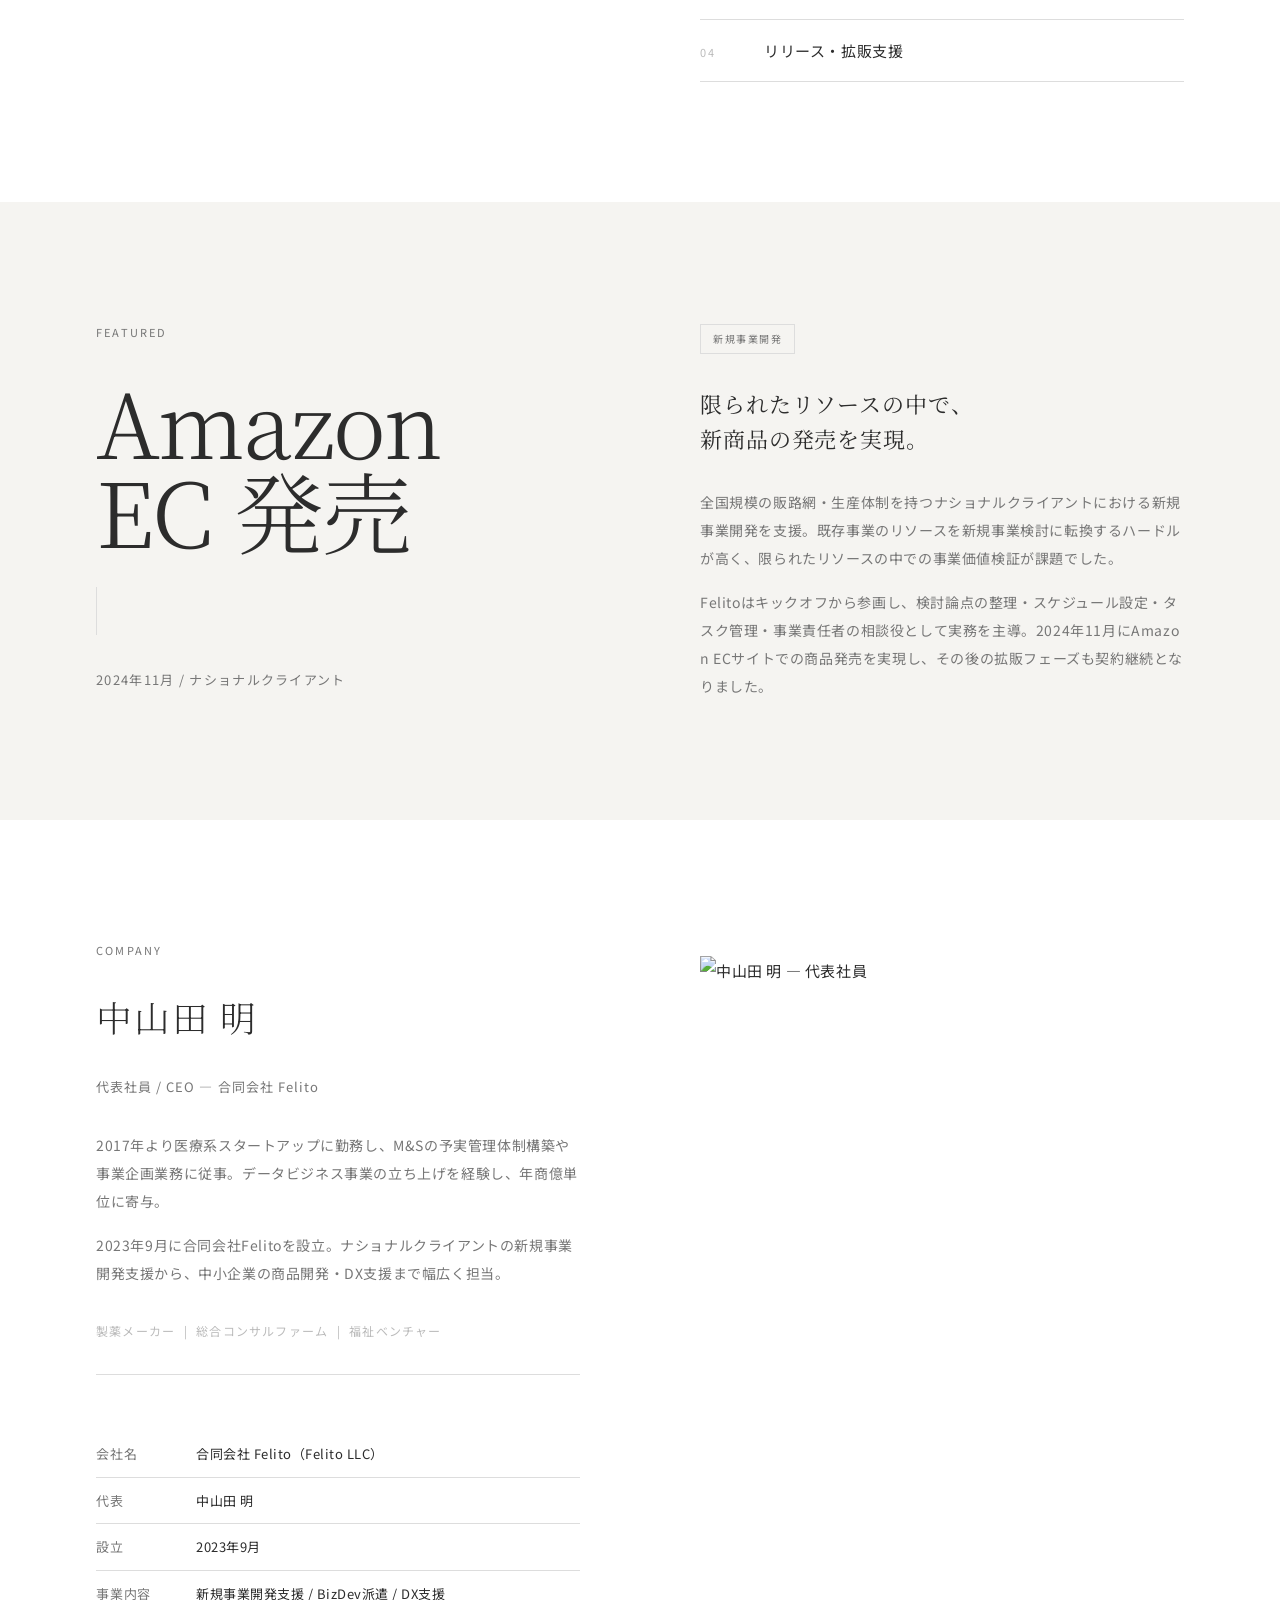
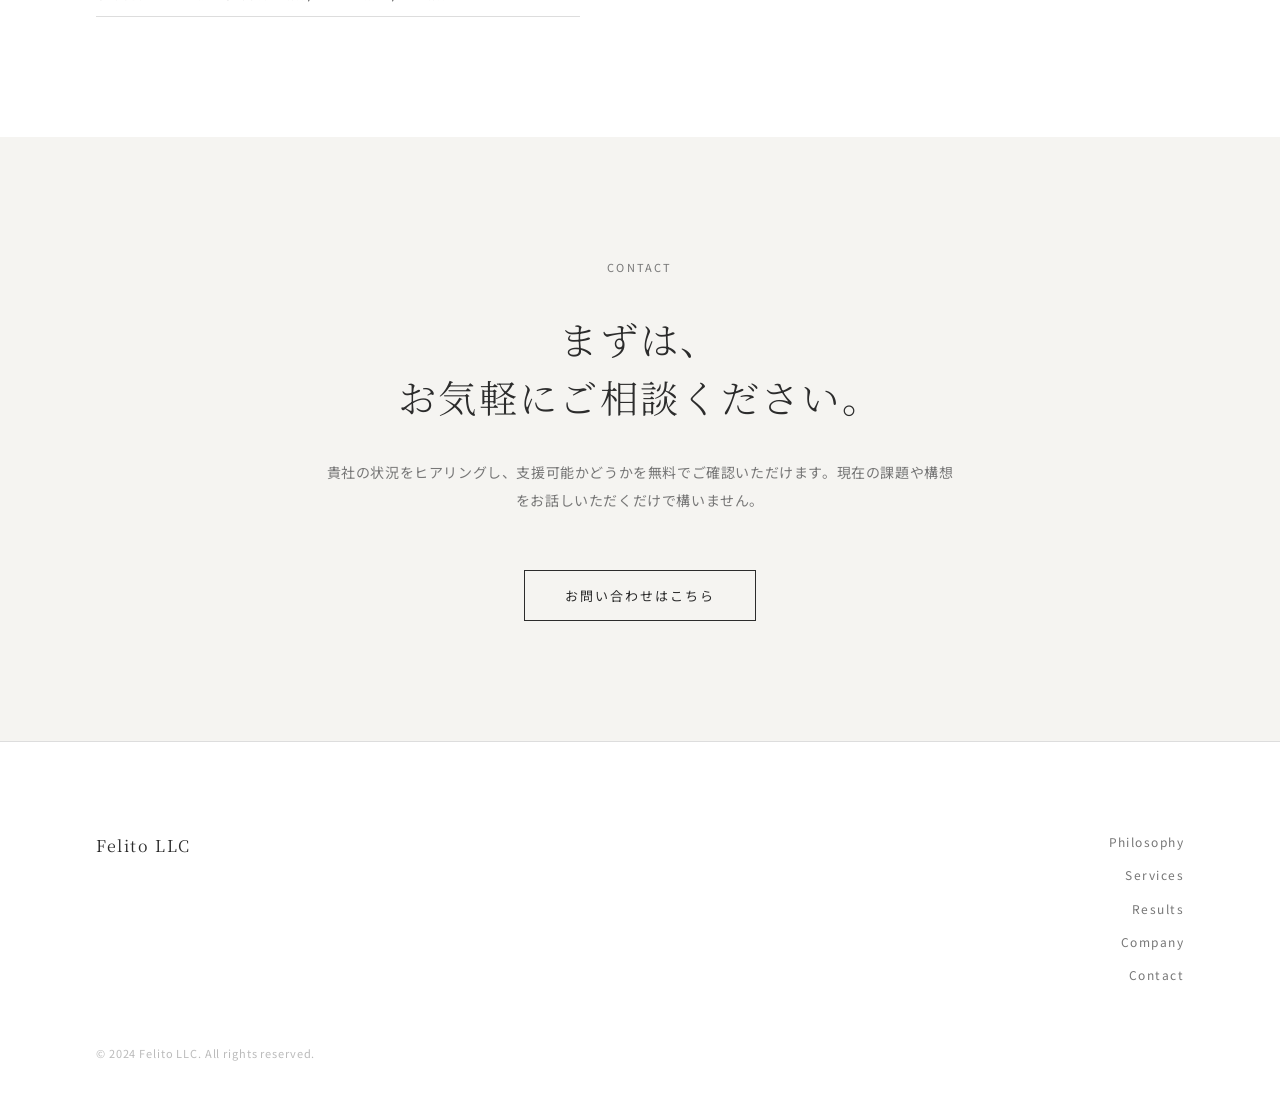
==== commit 5942d03b: "お問い合わせフォームの実装" ====
--- a/atelier-monogoto/index.html
+++ b/atelier-monogoto/index.html
@@ -20,7 +20,7 @@
         <li><a href="#services">Services</a></li>
         <li><a href="#works">Results</a></li>
         <li><a href="#company">Company</a></li>
-        <li><a href="#contact">Contact</a></li>
+        <li><a href="contact.html">Contact</a></li>
       </ul>
       <button class="nav__hamburger" id="hamburger" aria-label="メニューを開く">
         <span></span><span></span><span></span>
@@ -35,14 +35,14 @@
     <a href="#services"   class="mobile-link">Services</a>
     <a href="#works"      class="mobile-link">Results</a>
     <a href="#company"    class="mobile-link">Company</a>
-    <a href="#contact"    class="mobile-link">Contact</a>
+    <a href="contact.html" class="mobile-link">Contact</a>
   </div>
 
   <!-- Hero -->
   <section class="hero">
     <div class="hero__grid">
       <div class="hero__cell hero__cell--main">
-        <div class="hero__img-placeholder"></div>
+        <img src="images/hero-main.png" alt="Felito LLC — BizDev派遣" class="hero__img">
         <div class="hero__caption">
           <p class="hero__caption-text">
             事業の構想を、<br>現実に変える。
@@ -50,8 +50,8 @@
           <p class="hero__caption-sub">BizDev派遣 — Felito LLC</p>
         </div>
       </div>
-      <div class="hero__cell hero__cell--sub"></div>
-      <div class="hero__cell hero__cell--sub2"></div>
+      <div class="hero__cell hero__cell--sub"><img src="images/hero-sub-1.png" alt="" class="hero__cell-img"></div>
+      <div class="hero__cell hero__cell--sub2"><img src="images/hero-sub-2.png" alt="" class="hero__cell-img"></div>
     </div>
   </section>
 
@@ -73,7 +73,7 @@
           <a href="#services" class="link-arrow">支援内容を見る →</a>
         </div>
         <div class="split__visual">
-          <div class="img-placeholder img-placeholder--portrait"></div>
+          <img src="images/philosophy.png" alt="" class="img-portrait">
         </div>
       </div>
     </div>
@@ -139,7 +139,7 @@
 
         <a class="work__card" href="#contact">
           <div class="work__img">
-            <div class="work__img-placeholder work__img-placeholder--1"></div>
+            <img src="images/work-01-amazon-ec.png" alt="Amazon EC 新商品発売" class="work__img-photo">
           </div>
           <div class="work__info">
             <p class="work__title">Amazon EC 新商品発売</p>
@@ -149,7 +149,7 @@
 
         <a class="work__card" href="#contact">
           <div class="work__img">
-            <div class="work__img-placeholder work__img-placeholder--2"></div>
+            <img src="images/work-02-product-dev.png" alt="中小企業 商品開発支援" class="work__img-photo">
           </div>
           <div class="work__info">
             <p class="work__title">中小企業 商品開発支援</p>
@@ -159,7 +159,7 @@
 
         <a class="work__card" href="#contact">
           <div class="work__img">
-            <div class="work__img-placeholder work__img-placeholder--3"></div>
+            <img src="images/work-03-dx.png" alt="DX推進プロジェクト" class="work__img-photo">
           </div>
           <div class="work__info">
             <p class="work__title">DX推進プロジェクト</p>
@@ -169,7 +169,7 @@
 
         <a class="work__card" href="#contact">
           <div class="work__img">
-            <div class="work__img-placeholder work__img-placeholder--4"></div>
+            <img src="images/work-04-startup.png" alt="新規事業立ち上げ支援" class="work__img-photo">
           </div>
           <div class="work__info">
             <p class="work__title">新規事業立ち上げ支援</p>
@@ -179,7 +179,7 @@
 
         <a class="work__card" href="#contact">
           <div class="work__img">
-            <div class="work__img-placeholder work__img-placeholder--5"></div>
+            <img src="images/work-05-food.png" alt="販路拡大・拡販支援" class="work__img-photo">
           </div>
           <div class="work__info">
             <p class="work__title">販路拡大・拡販支援</p>
@@ -189,7 +189,7 @@
 
         <a class="work__card" href="#contact">
           <div class="work__img">
-            <div class="work__img-placeholder work__img-placeholder--6"></div>
+            <img src="images/work-06-training.png" alt="社内変革・研修プログラム" class="work__img-photo">
           </div>
           <div class="work__info">
             <p class="work__title">社内変革・研修プログラム</p>
@@ -206,7 +206,7 @@
     <div class="container">
       <div class="split fade">
         <div class="split__visual">
-          <div class="img-placeholder img-placeholder--square"></div>
+          <img src="images/process.png" alt="" class="img-square">
         </div>
         <div class="split__text">
           <p class="section__label">Process</p>
@@ -285,7 +285,7 @@
           </table>
         </div>
         <div class="split__visual">
-          <div class="img-placeholder img-placeholder--portrait"></div>
+          <img src="images/company-portrait.png" alt="中山田 明 — 代表社員" class="img-portrait">
         </div>
       </div>
     </div>
@@ -302,7 +302,7 @@
         <p class="contact__body">
           貴社の状況をヒアリングし、支援可能かどうかを無料でご確認いただけます。現在の課題や構想をお話しいただくだけで構いません。
         </p>
-        <a href="mailto:info@felito.co.jp" class="btn">お問い合わせはこちら</a>
+        <a href="contact.html" class="btn">お問い合わせはこちら</a>
       </div>
     </div>
   </section>
@@ -317,7 +317,7 @@
           <a href="#services">Services</a>
           <a href="#works">Results</a>
           <a href="#company">Company</a>
-          <a href="#contact">Contact</a>
+          <a href="contact.html">Contact</a>
         </nav>
       </div>
       <p class="footer__copy">&copy; 2024 Felito LLC. All rights reserved.</p>
@@ -325,14 +325,14 @@
   </footer>
 
   <script>
-    // Scroll nav
+    /* ── Nav scroll ── */
     const nav = document.getElementById('nav');
     window.addEventListener('scroll', () => {
       nav.classList.toggle('nav--scrolled', window.scrollY > 40);
-    });
-
-    // Mobile menu
-    const hamburger = document.getElementById('hamburger');
+    }, { passive: true });
+
+    /* ── Mobile menu ── */
+    const hamburger  = document.getElementById('hamburger');
     const mobileMenu = document.getElementById('mobileMenu');
     const mobileClose = document.getElementById('mobileClose');
 
@@ -342,7 +342,46 @@
       link.addEventListener('click', () => mobileMenu.classList.remove('is-open'));
     });
 
-    // Fade in on scroll
+    /* ── Hero parallax on scroll ── */
+    const heroCaption = document.querySelector('.hero__caption');
+    if (heroCaption) {
+      window.addEventListener('scroll', () => {
+        heroCaption.style.transform = `translateY(${window.scrollY * 0.18}px)`;
+      }, { passive: true });
+    }
+
+    /* ── Works grid stagger ── */
+    const worksGrid = document.querySelector('.works__grid');
+    if (worksGrid) {
+      const cards = worksGrid.querySelectorAll('.work__card');
+      const gridObserver = new IntersectionObserver((entries) => {
+        entries.forEach(e => {
+          if (e.isIntersecting) {
+            cards.forEach((card, i) => {
+              card.style.transitionDelay = `${i * 0.08}s`;
+              setTimeout(() => card.classList.add('is-visible'), i * 80);
+            });
+            gridObserver.unobserve(e.target);
+          }
+        });
+      }, { threshold: 0.05 });
+      gridObserver.observe(worksGrid);
+    }
+
+    /* ── Work card hover overlay ── */
+    document.querySelectorAll('.work__card').forEach(card => {
+      const overlay = document.createElement('div');
+      overlay.className = 'work__hover-overlay';
+      const titleEl = card.querySelector('.work__title');
+      const metaEl  = card.querySelector('.work__meta');
+      overlay.innerHTML = `
+        <p class="work__overlay-title">${titleEl ? titleEl.textContent : ''}</p>
+        <p class="work__overlay-meta">${metaEl ? metaEl.textContent : ''}</p>
+      `;
+      card.querySelector('.work__img').appendChild(overlay);
+    });
+
+    /* ── Fade in ── */
     const observer = new IntersectionObserver((entries) => {
       entries.forEach(e => {
         if (e.isIntersecting) {
@@ -351,7 +390,6 @@
         }
       });
     }, { threshold: 0.08 });
-
     document.querySelectorAll('.fade').forEach(el => observer.observe(el));
   </script>
 </body>
--- a/atelier-monogoto/style.css
+++ b/atelier-monogoto/style.css
@@ -188,14 +188,15 @@
   font-weight: 300;
   line-height: 1.2;
   letter-spacing: 0.08em;
-  color: var(--color-text);
+  color: #ffffff;
   font-feature-settings: "palt" 1, "kern" 1;
+  text-shadow: 0 1px 4px rgba(0,0,0,0.3);
 }
 .hero__caption-sub {
   margin-top: var(--space-xs);
   font-size: 12px;
   letter-spacing: 0.12em;
-  color: var(--color-secondary);
+  color: rgba(255,255,255,0.75);
 }
 
 /* ── Section Base ── */
@@ -528,6 +529,103 @@
   margin-bottom: var(--space-l);
 }
 
+/* ── Contact Page ── */
+.contact-page__hero {
+  padding: 120px 0 var(--space-s);
+}
+
+.contact-page__title {
+  font-family: var(--font-serif);
+  font-size: clamp(28px, 4vw, 52px);
+  font-weight: 300;
+  letter-spacing: 0.06em;
+  margin: var(--space-xs) 0 var(--space-m);
+}
+
+.contact-page__lead {
+  font-size: 14px;
+  line-height: 2.0;
+  color: var(--color-secondary);
+  max-width: 560px;
+}
+
+.nav__link--active {
+  border-bottom: 1px solid currentColor;
+  padding-bottom: 2px;
+}
+
+/* ── Contact Form ── */
+.contact__form {
+  text-align: left;
+  margin-top: var(--space-l);
+}
+
+.form__group {
+  margin-bottom: var(--space-m);
+}
+
+.form__label {
+  display: block;
+  font-size: 12px;
+  letter-spacing: 0.12em;
+  color: var(--color-secondary);
+  margin-bottom: 6px;
+}
+
+.form__required {
+  color: #a0522d;
+}
+
+.form__input {
+  width: 100%;
+  background: transparent;
+  border: none;
+  border-bottom: 1px solid var(--color-border, #d0ccc6);
+  padding: 8px 0;
+  font-size: 15px;
+  font-family: var(--font-sans);
+  color: var(--color-text);
+  outline: none;
+  transition: border-color 0.2s;
+  box-sizing: border-box;
+}
+
+.form__input:focus {
+  border-bottom-color: var(--color-text);
+}
+
+.form__input::placeholder {
+  color: #b8b4ae;
+}
+
+.form__textarea {
+  resize: vertical;
+  min-height: 120px;
+}
+
+.form__submit {
+  margin-top: var(--space-m);
+  cursor: pointer;
+  background: none;
+  font-family: var(--font-sans);
+  width: 100%;
+}
+
+.form__thanks {
+  margin-top: var(--space-m);
+  font-size: 14px;
+  line-height: 1.9;
+  color: var(--color-secondary);
+  text-align: center;
+}
+
+.form__error {
+  margin-top: var(--space-s);
+  font-size: 13px;
+  color: #a0522d;
+  text-align: center;
+}
+
 .btn {
   display: inline-block;
   font-size: 13px;
@@ -583,6 +681,40 @@
   color: var(--color-disabled);
 }
 
+/* ── Actual images ── */
+.hero__img,
+.hero__cell-img {
+  width: 100%;
+  height: 100%;
+  object-fit: cover;
+  display: block;
+}
+
+.work__img-photo {
+  width: 100%;
+  aspect-ratio: 4 / 3;
+  object-fit: cover;
+  display: block;
+  transition: transform 0.5s ease;
+}
+.work__card:hover .work__img-photo {
+  transform: scale(1.04);
+}
+
+.img-portrait {
+  width: 100%;
+  aspect-ratio: 3 / 4;
+  object-fit: cover;
+  display: block;
+}
+
+.img-square {
+  width: 100%;
+  aspect-ratio: 1 / 1;
+  object-fit: cover;
+  display: block;
+}
+
 /* ── Fade in animation ── */
 .fade {
   opacity: 0;
@@ -637,3 +769,60 @@
   .footer__inner { flex-direction: column; gap: var(--space-l); }
   .footer__nav { text-align: left; }
 }
+
+/* ── Works grid card: fade with stagger ── */
+.work__card {
+  opacity: 0;
+  transform: translateY(20px);
+  transition: opacity 0.6s ease, transform 0.6s ease;
+}
+.work__card.is-visible {
+  opacity: 1;
+  transform: translateY(0);
+}
+
+/* ── Work hover overlay ── */
+.work__img {
+  position: relative;
+  overflow: hidden;
+}
+.work__hover-overlay {
+  position: absolute;
+  inset: 0;
+  background: rgba(44,44,44,0.72);
+  display: flex;
+  flex-direction: column;
+  justify-content: flex-end;
+  padding: 20px;
+  opacity: 0;
+  transition: opacity 0.35s ease;
+}
+.work__card:hover .work__hover-overlay {
+  opacity: 1;
+}
+.work__overlay-title {
+  font-size: 14px;
+  letter-spacing: 0.04em;
+  color: #fff;
+  line-height: 1.5;
+}
+.work__overlay-meta {
+  font-size: 11px;
+  letter-spacing: 0.08em;
+  color: rgba(255,255,255,0.7);
+  margin-top: 4px;
+}
+
+/* ── Hero caption transition ── */
+.hero__caption {
+  will-change: transform;
+}
+
+/* ── Mobile menu slide in ── */
+.mobile-menu {
+  opacity: 0;
+  transition: opacity 0.3s ease;
+}
+.mobile-menu.is-open {
+  opacity: 1;
+}
